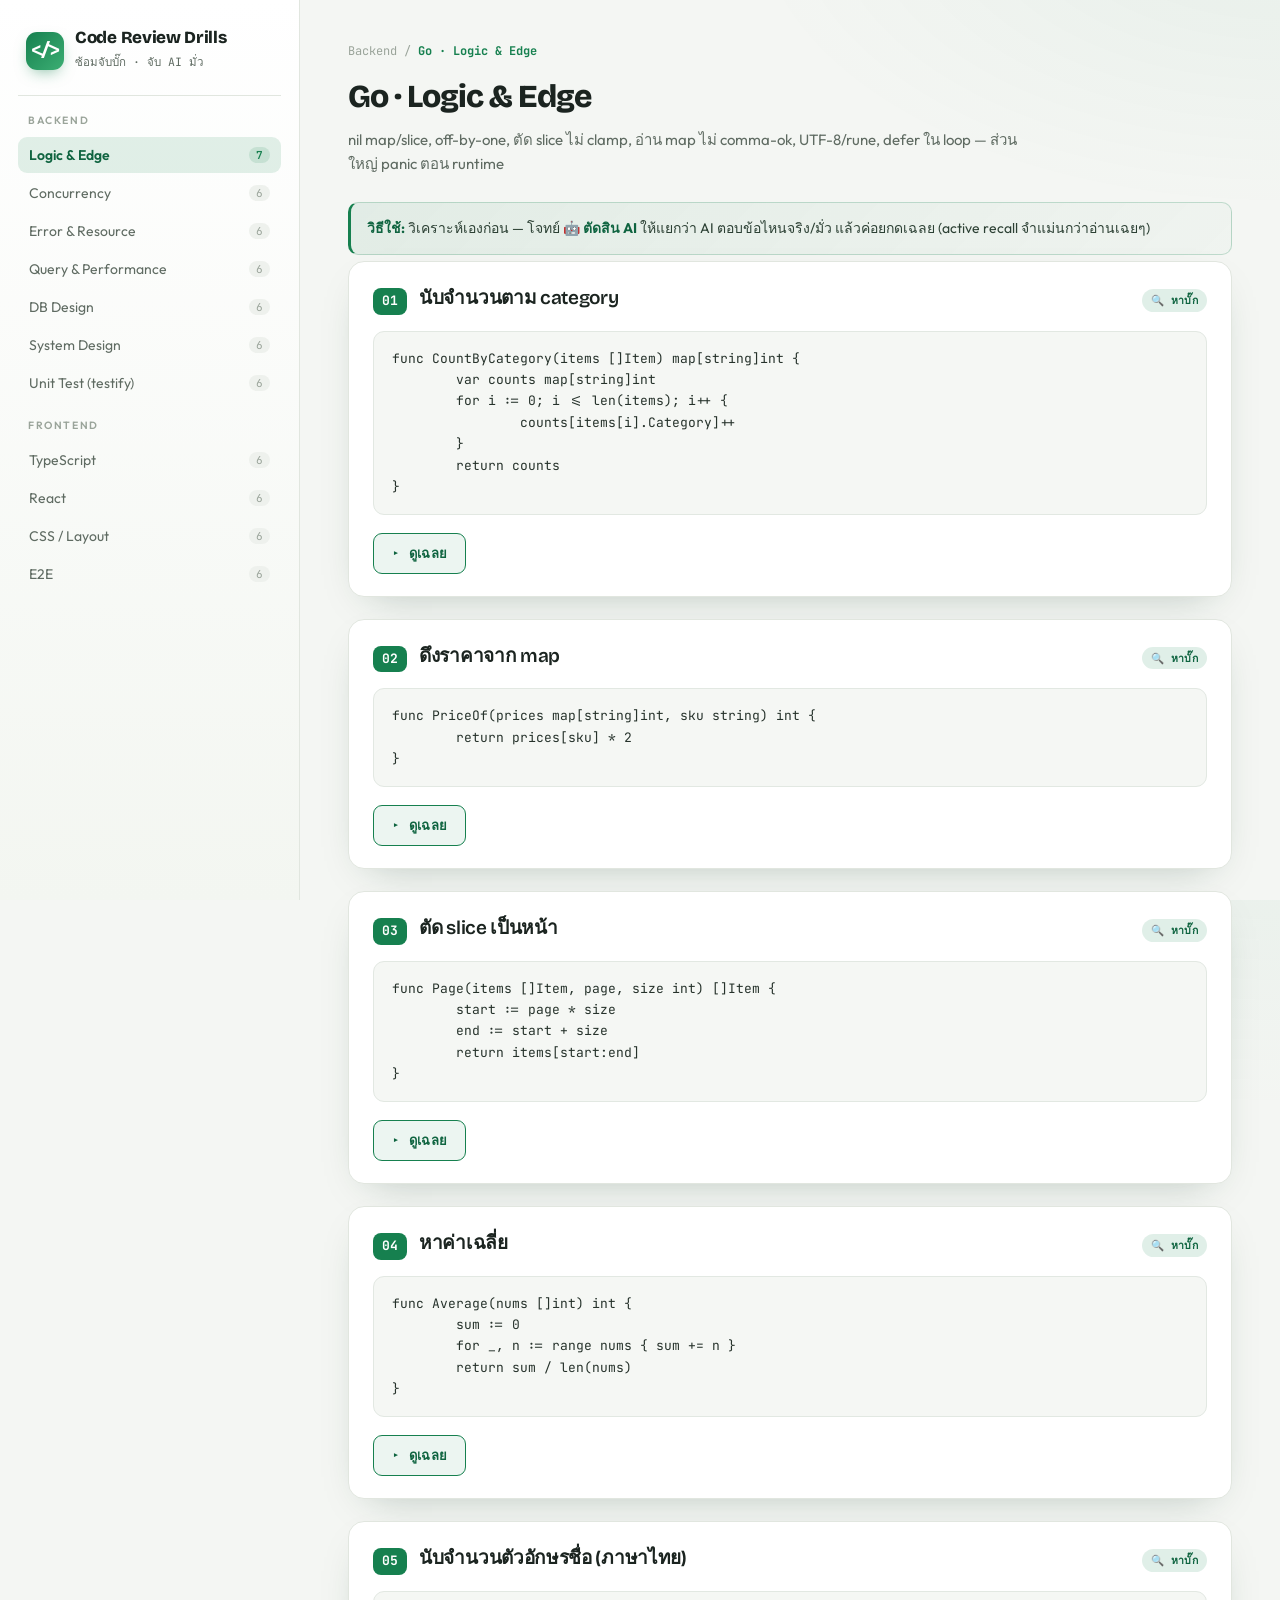
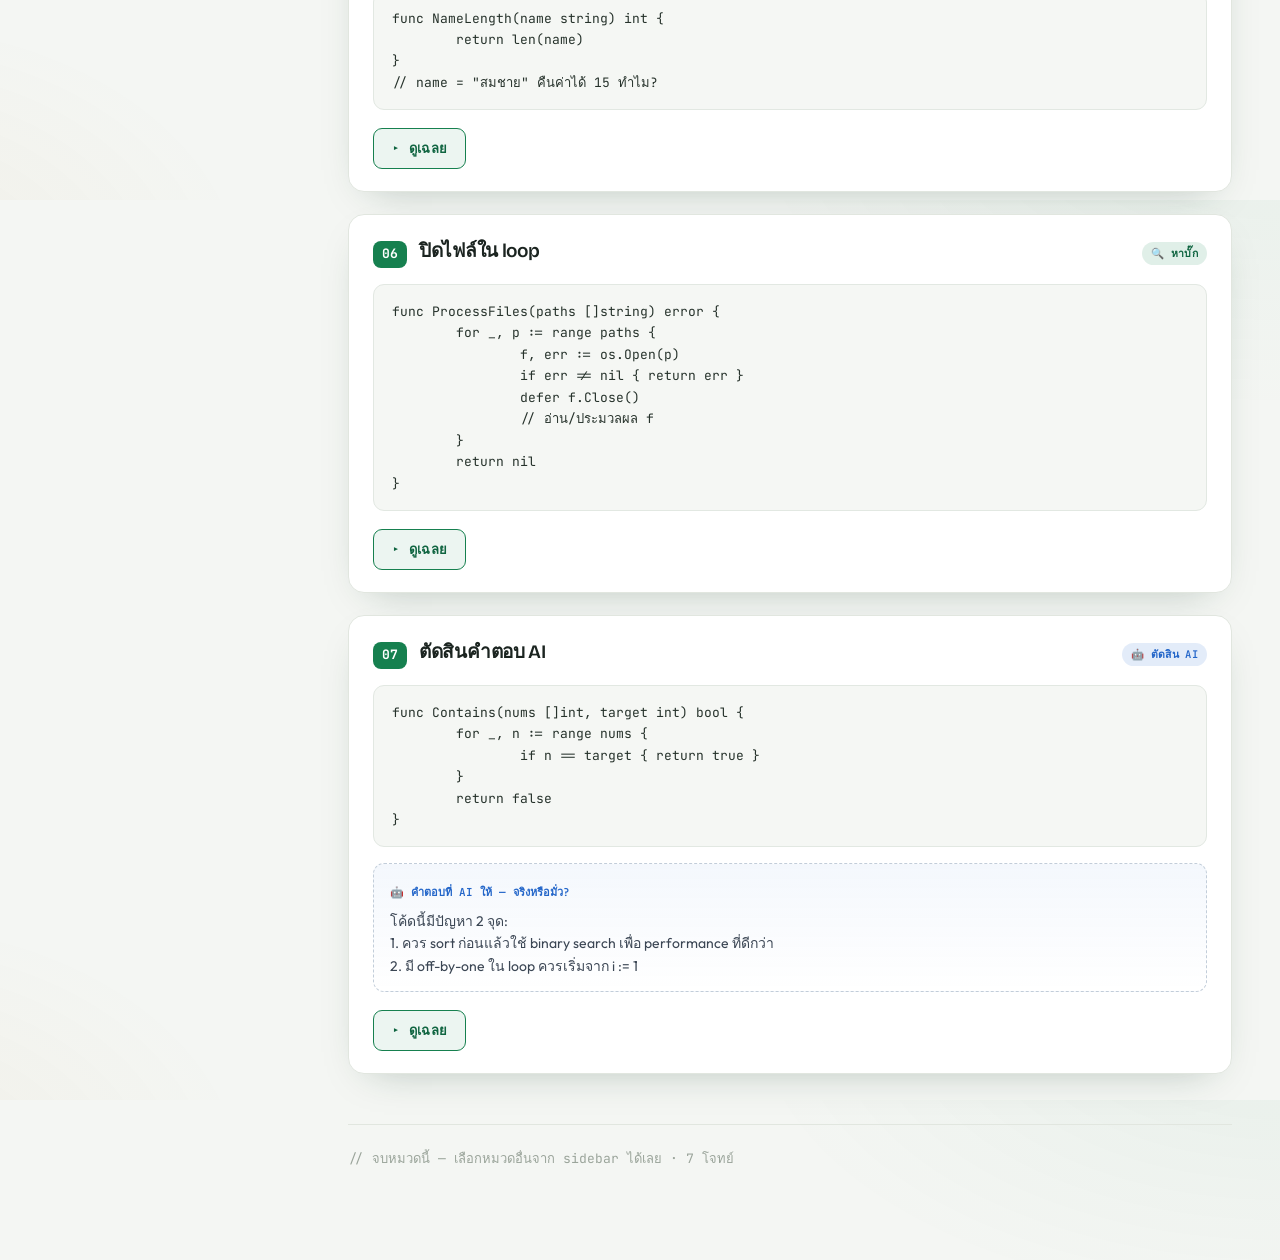
==== index.html @ cdd3b41b "@ Add Code Review Drills SPA Static Thai-language code-review practice app, split into index.html / " ====
<!DOCTYPE html>
<html lang="th">
<head>
<meta charset="UTF-8">
<meta name="viewport" content="width=device-width, initial-scale=1.0">
<title>Code Review Drills — ซ้อมจับบั๊ก / จับ AI มั่ว</title>
<link rel="preconnect" href="https://fonts.googleapis.com">
<link rel="preconnect" href="https://fonts.gstatic.com" crossorigin>
<link href="https://fonts.googleapis.com/css2?family=Bricolage+Grotesque:opsz,wght@12..96,600;12..96,800&family=Outfit:wght@300;400;500;600&family=JetBrains+Mono:wght@400;500;700&display=swap" rel="stylesheet">
<link rel="stylesheet" href="styles.css">
</head>
<body>
<button class="menu-btn" id="menuBtn">☰</button>
<div class="layout">
  <aside id="sidebar">
    <div class="brand">
      <div class="logo">&lt;/&gt;</div>
      <div><h1>Code Review Drills</h1><span>ซ้อมจับบั๊ก · จับ AI มั่ว</span></div>
    </div>
    <nav id="nav"></nav>
  </aside>
  <main id="main"></main>
</div>
<script src="data.js"></script>
<script src="app.js"></script>
</body>
</html>
---- styles.css ----
:root{
    --bg:#f4f6f3;
    --panel:#ffffff;
    --panel-2:#eef1ed;
    --line:#e1e6df;
    --ink:#1b2420;
    --muted:#5f6b62;
    --dim:#9aa49a;
    --accent:#16804f;
    --accent-dim:#0f6440;
    --real:#c0392b;
    --fake:#b3730f;
    --code-bg:#f5f7f4;
    --code-ink:#26322b;
    --shadow:0 14px 40px -22px rgba(20,60,40,.35);
  }
  *{box-sizing:border-box;margin:0;padding:0}
  html,body{height:100%}
  body{
    background:
      radial-gradient(900px 500px at 100% -10%, rgba(22,128,79,.06), transparent 60%),
      radial-gradient(700px 500px at -10% 110%, rgba(179,115,15,.05), transparent 55%),
      var(--bg);
    color:var(--ink);
    font-family:'Outfit',sans-serif;font-weight:400;line-height:1.6;
    -webkit-font-smoothing:antialiased;
  }
  .layout{display:grid;grid-template-columns:300px 1fr;min-height:100vh}

  aside{
    position:sticky;top:0;height:100vh;overflow-y:auto;
    background:linear-gradient(180deg,#ffffff,#f3f6f1);
    border-right:1px solid var(--line);padding:28px 18px 40px;
  }
  .brand{display:flex;align-items:center;gap:11px;padding:0 8px 22px;border-bottom:1px solid var(--line);margin-bottom:14px}
  .logo{
    width:38px;height:38px;border-radius:11px;flex-shrink:0;
    background:linear-gradient(135deg,var(--accent),#3cae73);
    display:grid;place-items:center;color:#fff;font-weight:800;
    font-family:'JetBrains Mono',monospace;font-size:18px;
    box-shadow:0 6px 16px -6px rgba(22,128,79,.6);
  }
  .brand h1{font-family:'Bricolage Grotesque',sans-serif;font-weight:800;font-size:17px;letter-spacing:-.3px;line-height:1.15}
  .brand span{font-size:11.5px;color:var(--muted);font-family:'JetBrains Mono',monospace}
  .navgroup{margin-top:16px}
  .navgroup>p{font-size:10.5px;letter-spacing:1.6px;text-transform:uppercase;color:var(--dim);padding:0 10px 8px;font-weight:600}
  .navitem{
    display:flex;align-items:center;justify-content:space-between;gap:8px;
    width:100%;text-align:left;cursor:pointer;border:none;background:transparent;
    color:var(--muted);font-family:'Outfit',sans-serif;font-size:14px;
    padding:9px 11px;border-radius:9px;transition:.15s;margin-bottom:2px;
  }
  .navitem:hover{background:var(--panel-2);color:var(--ink)}
  .navitem.active{background:rgba(22,128,79,.12);color:var(--accent-dim);font-weight:600}
  .navitem .ct{font-family:'JetBrains Mono',monospace;font-size:11px;color:var(--dim);background:var(--panel-2);padding:1px 7px;border-radius:20px}
  .navitem.active .ct{color:var(--accent);background:rgba(22,128,79,.13)}

  main{padding:42px 48px 90px;max-width:1000px}
  .crumb{font-family:'JetBrains Mono',monospace;font-size:12px;color:var(--dim);margin-bottom:10px}
  .crumb b{color:var(--accent)}
  h2.section{font-family:'Bricolage Grotesque',sans-serif;font-weight:800;font-size:32px;letter-spacing:-1px;margin-bottom:6px}
  .section-desc{color:var(--muted);font-size:15px;margin-bottom:26px;max-width:680px}

  .card{
    background:var(--panel);border:1px solid var(--line);border-radius:16px;
    padding:24px 24px 22px;margin-bottom:22px;box-shadow:var(--shadow);
  }
  .card-head{display:flex;align-items:flex-start;gap:12px;margin-bottom:16px}
  .qnum{
    font-family:'JetBrains Mono',monospace;font-weight:700;font-size:13px;color:#fff;
    background:var(--accent);border-radius:8px;padding:3px 9px;flex-shrink:0;margin-top:2px;
  }
  .card-head h3{font-family:'Bricolage Grotesque',sans-serif;font-weight:600;font-size:19px;letter-spacing:-.3px;line-height:1.3;flex:1}
  .tag{font-family:'JetBrains Mono',monospace;font-size:10.5px;font-weight:600;padding:3px 9px;border-radius:20px;letter-spacing:.3px;white-space:nowrap;margin-top:3px}
  .tag.find{background:rgba(22,128,79,.13);color:var(--accent-dim)}
  .tag.judge{background:rgba(40,110,210,.13);color:#2466c9}
  .tag.concept{background:rgba(150,80,200,.13);color:#8a3fbf}

  pre.code{
    background:var(--code-bg);border:1px solid #e2e8e2;border-radius:11px;
    padding:16px 18px;overflow-x:auto;margin:4px 0 0;
    font-family:'JetBrains Mono',monospace;font-size:13px;line-height:1.65;color:var(--code-ink);white-space:pre;
  }
  .ai-block{
    margin-top:16px;border:1px dashed #c2cdd9;border-radius:11px;
    background:linear-gradient(180deg,rgba(40,110,210,.05),transparent);padding:14px 16px;
  }
  .ai-block .ai-label{display:inline-flex;align-items:center;gap:7px;font-family:'JetBrains Mono',monospace;font-size:11px;color:#2466c9;margin-bottom:8px;font-weight:600}
  .ai-block .ai-label::before{content:"🤖"}
  .ai-block .ai-text{font-size:14px;color:#3b4654;white-space:pre-wrap}

  .reveal-btn{
    margin-top:18px;cursor:pointer;border:1px solid var(--accent);
    background:rgba(22,128,79,.08);color:var(--accent-dim);
    font-family:'JetBrains Mono',monospace;font-size:13px;font-weight:600;
    padding:9px 18px;border-radius:9px;transition:.15s;letter-spacing:.3px;
  }
  .reveal-btn:hover{background:rgba(22,128,79,.16)}
  .answer{margin-top:16px;border-top:1px solid var(--line);padding-top:18px;display:none;animation:fade .25s ease}
  .answer.show{display:block}
  @keyframes fade{from{opacity:0;transform:translateY(-4px)}to{opacity:1;transform:none}}
  .answer h4{font-family:'Bricolage Grotesque',sans-serif;font-weight:600;font-size:14px;color:var(--accent-dim);margin-bottom:10px;letter-spacing:.3px}
  .answer p{font-size:14.5px;color:#33403a;margin-bottom:10px}
  .answer strong{color:#0d1512;font-weight:600}
  .answer code{font-family:'JetBrains Mono',monospace;font-size:12.5px;background:var(--code-bg);border:1px solid #e2e8e2;border-radius:5px;padding:1px 6px;color:var(--code-ink)}
  .verdict{display:inline-block;font-family:'JetBrains Mono',monospace;font-size:11px;font-weight:700;padding:2px 8px;border-radius:6px;margin-right:4px}
  .v-real{background:rgba(192,57,43,.13);color:var(--real)}
  .v-fake{background:rgba(179,115,15,.14);color:var(--fake)}
  .answer pre.code{margin-top:12px}

  .tip{
    background:linear-gradient(135deg,rgba(22,128,79,.08),rgba(22,128,79,.02));
    border:1px solid rgba(22,128,79,.22);border-left:3px solid var(--accent);
    border-radius:10px;padding:14px 16px;margin:22px 0 6px;font-size:14px;color:#2c4034;
  }
  .tip b{color:var(--accent-dim)}
  .foot{margin-top:50px;padding-top:24px;border-top:1px solid var(--line);color:var(--dim);font-size:13px;font-family:'JetBrains Mono',monospace}

  .menu-btn{display:none}
  @media(max-width:860px){
    .layout{grid-template-columns:1fr}
    aside{position:fixed;z-index:50;width:288px;left:-310px;transition:.25s;box-shadow:var(--shadow)}
    aside.open{left:0}
    main{padding:74px 20px 70px}
    .menu-btn{display:grid;place-items:center;position:fixed;top:14px;left:14px;z-index:60;width:44px;height:44px;border-radius:11px;border:1px solid var(--line);background:var(--panel);color:var(--accent-dim);font-size:20px;cursor:pointer;box-shadow:var(--shadow)}
    h2.section{font-size:25px}
  }
  ::-webkit-scrollbar{width:10px;height:10px}
  ::-webkit-scrollbar-thumb{background:#d3dad2;border-radius:8px}
  ::-webkit-scrollbar-track{background:transparent}
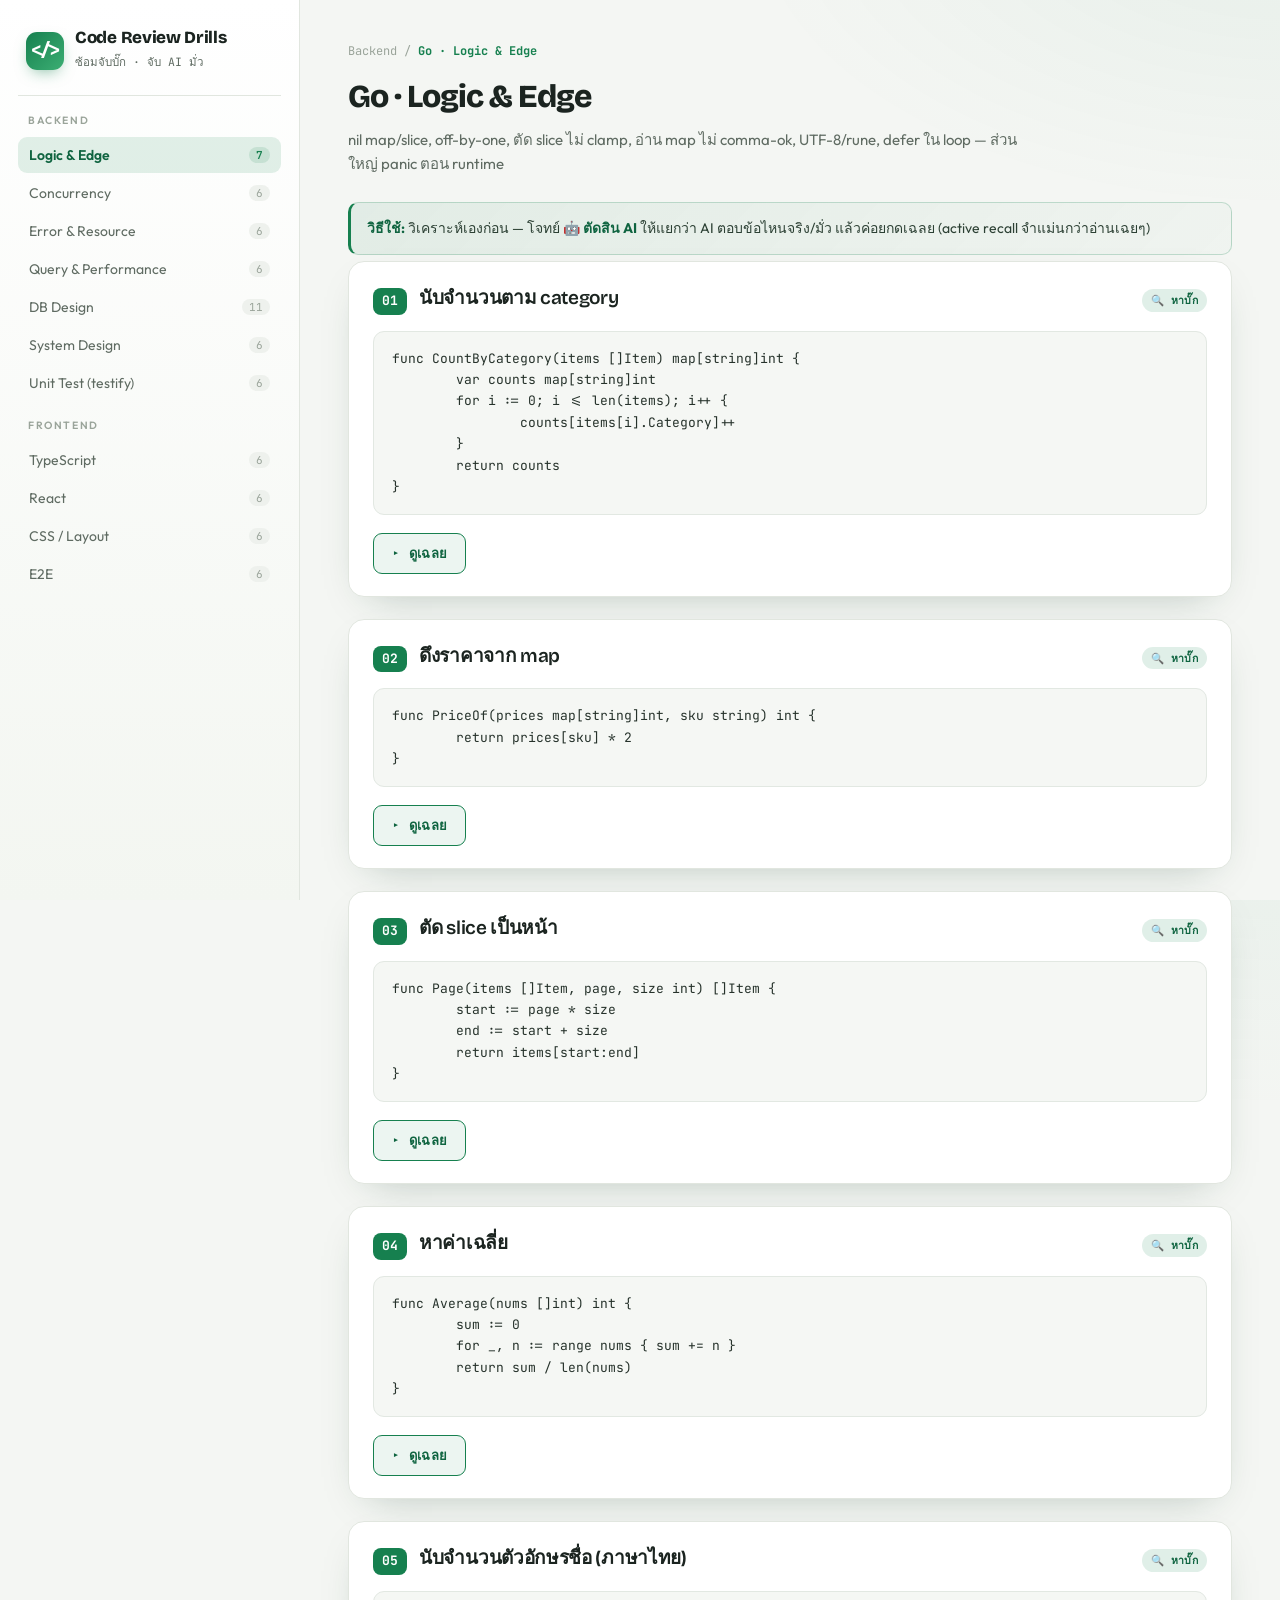
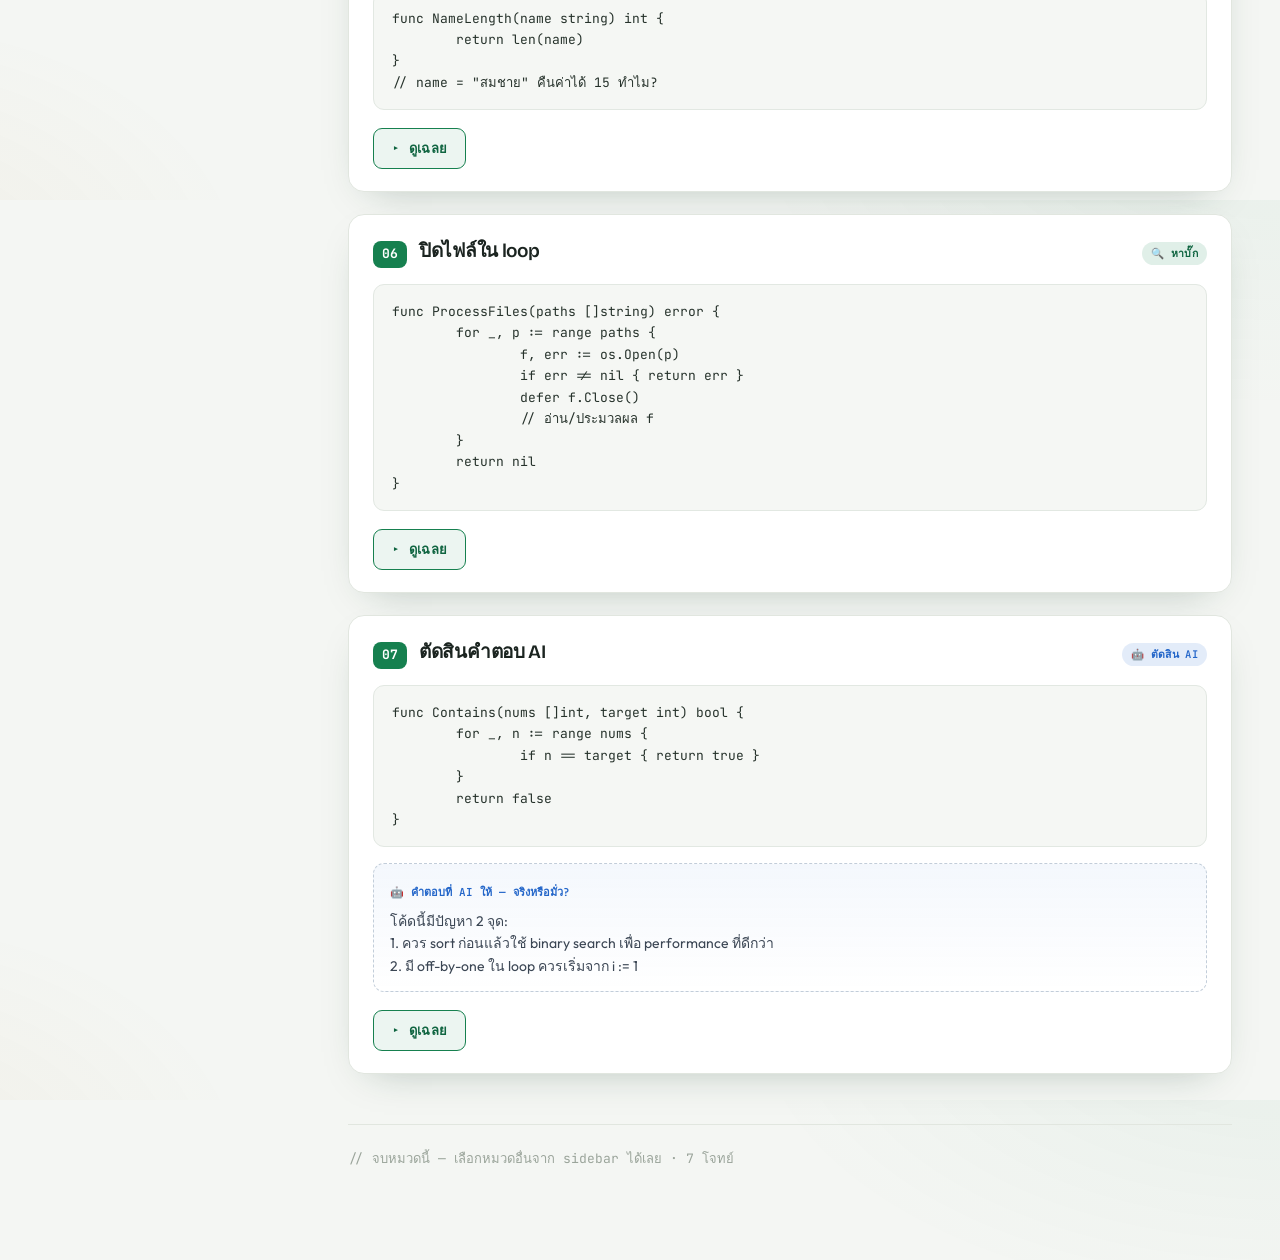
==== commit a41f33c8: "@ Split data.js into per-category files under data/ Each category now lives in data/NN-<cat>.js and " ====
--- a/index.html
+++ b/index.html
@@ -22,6 +22,17 @@
   <main id="main"></main>
 </div>
 <script src="data.js"></script>
+<script src="data/01-go-logic.js"></script>
+<script src="data/02-go-concurrency.js"></script>
+<script src="data/03-go-error.js"></script>
+<script src="data/04-sql.js"></script>
+<script src="data/05-db-design.js"></script>
+<script src="data/06-system-design.js"></script>
+<script src="data/07-unit-test.js"></script>
+<script src="data/08-typescript.js"></script>
+<script src="data/09-react.js"></script>
+<script src="data/10-css.js"></script>
+<script src="data/11-playwright.js"></script>
 <script src="app.js"></script>
 </body>
 </html>
--- a/styles.css
+++ b/styles.css
@@ -25,7 +25,7 @@
     font-family:'Outfit',sans-serif;font-weight:400;line-height:1.6;
     -webkit-font-smoothing:antialiased;
   }
-  .layout{display:grid;grid-template-columns:300px 1fr;min-height:100vh}
+  .layout{display:grid;grid-template-columns:300px minmax(0,1fr);min-height:100vh}
 
   aside{
     position:sticky;top:0;height:100vh;overflow-y:auto;
@@ -118,13 +118,21 @@
 
   .menu-btn{display:none}
   @media(max-width:860px){
-    .layout{grid-template-columns:1fr}
+    .layout{grid-template-columns:minmax(0,1fr)}
     aside{position:fixed;z-index:50;width:288px;left:-310px;transition:.25s;box-shadow:var(--shadow)}
     aside.open{left:0}
     main{padding:74px 20px 70px}
     .menu-btn{display:grid;place-items:center;position:fixed;top:14px;left:14px;z-index:60;width:44px;height:44px;border-radius:11px;border:1px solid var(--line);background:var(--panel);color:var(--accent-dim);font-size:20px;cursor:pointer;box-shadow:var(--shadow)}
     h2.section{font-size:25px}
   }
+  @media(max-width:480px){
+    main{padding:68px 14px 60px}
+    h2.section{font-size:21px}
+    .section-desc{font-size:14px}
+    pre.code{font-size:12px;padding:13px 14px}
+    .card{padding:16px 14px}
+    .card-head h3{font-size:15px}
+  }
   ::-webkit-scrollbar{width:10px;height:10px}
   ::-webkit-scrollbar-thumb{background:#d3dad2;border-radius:8px}
   ::-webkit-scrollbar-track{background:transparent}
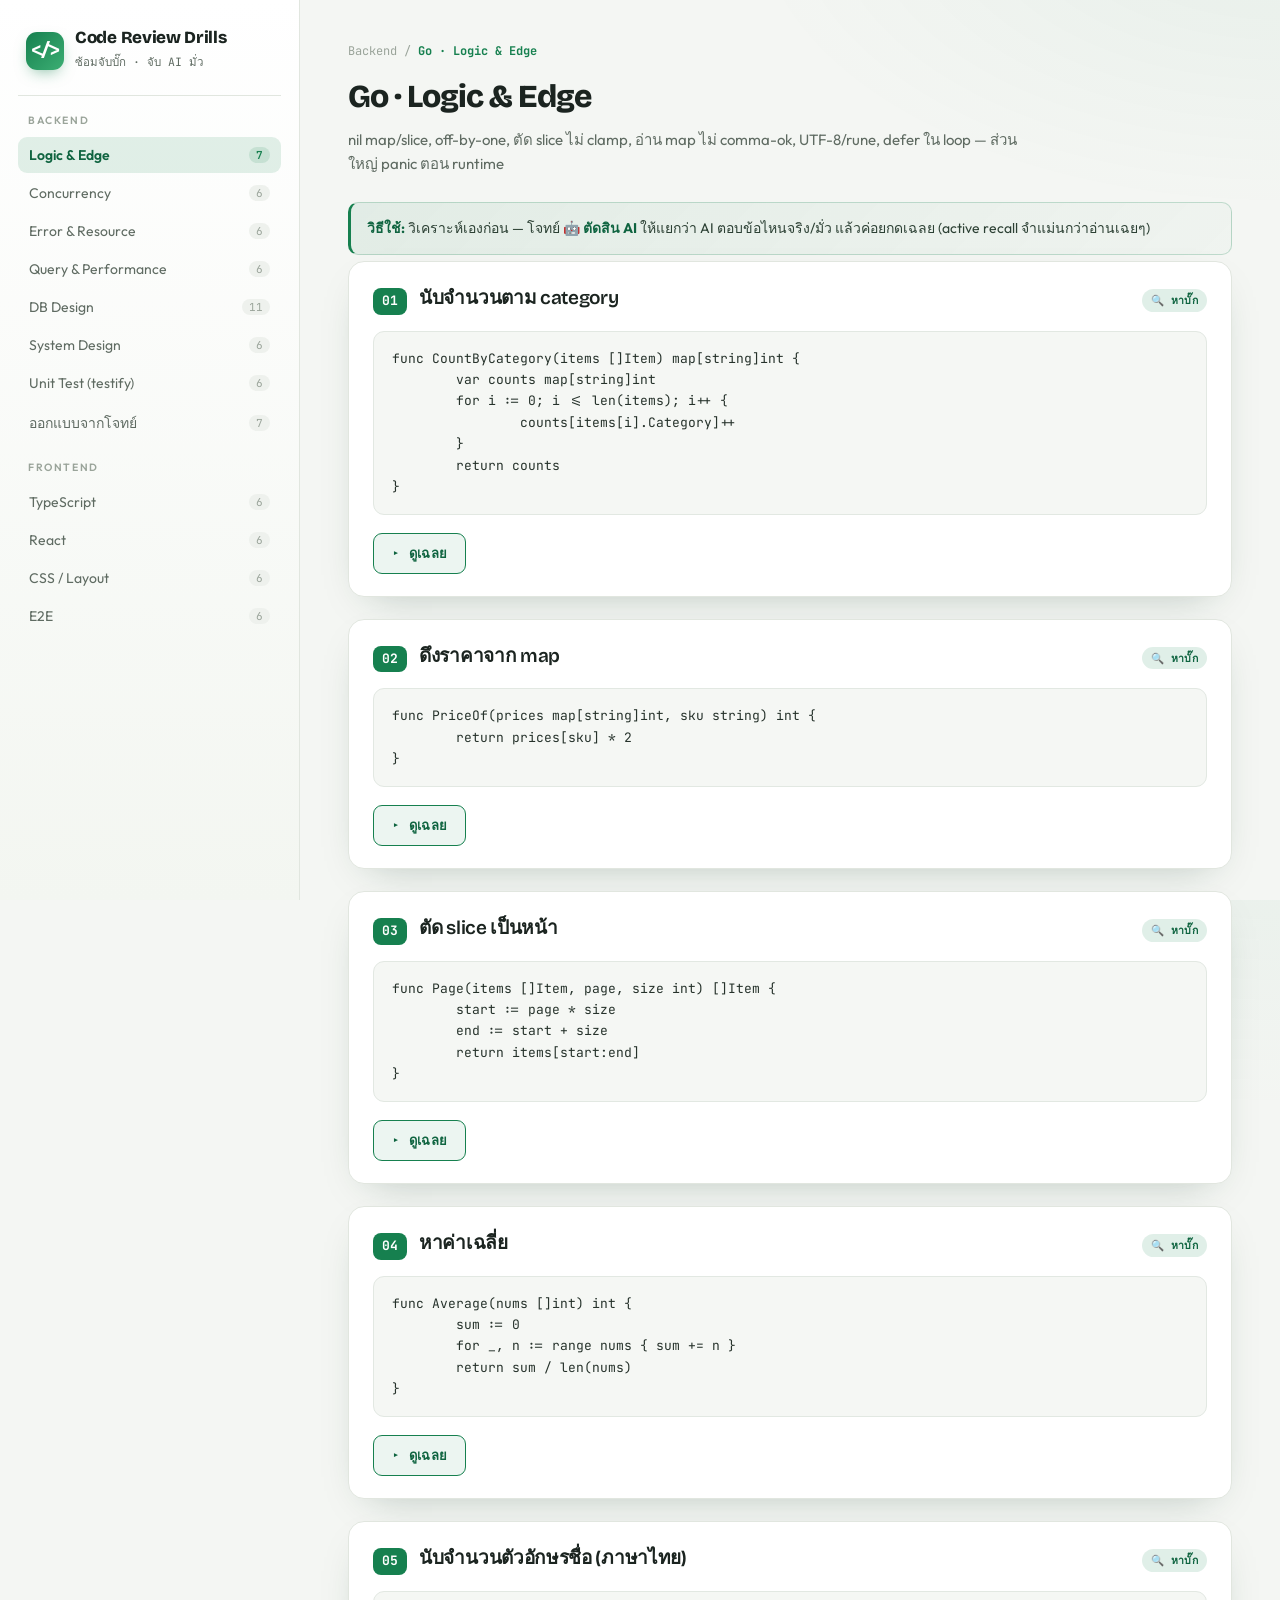
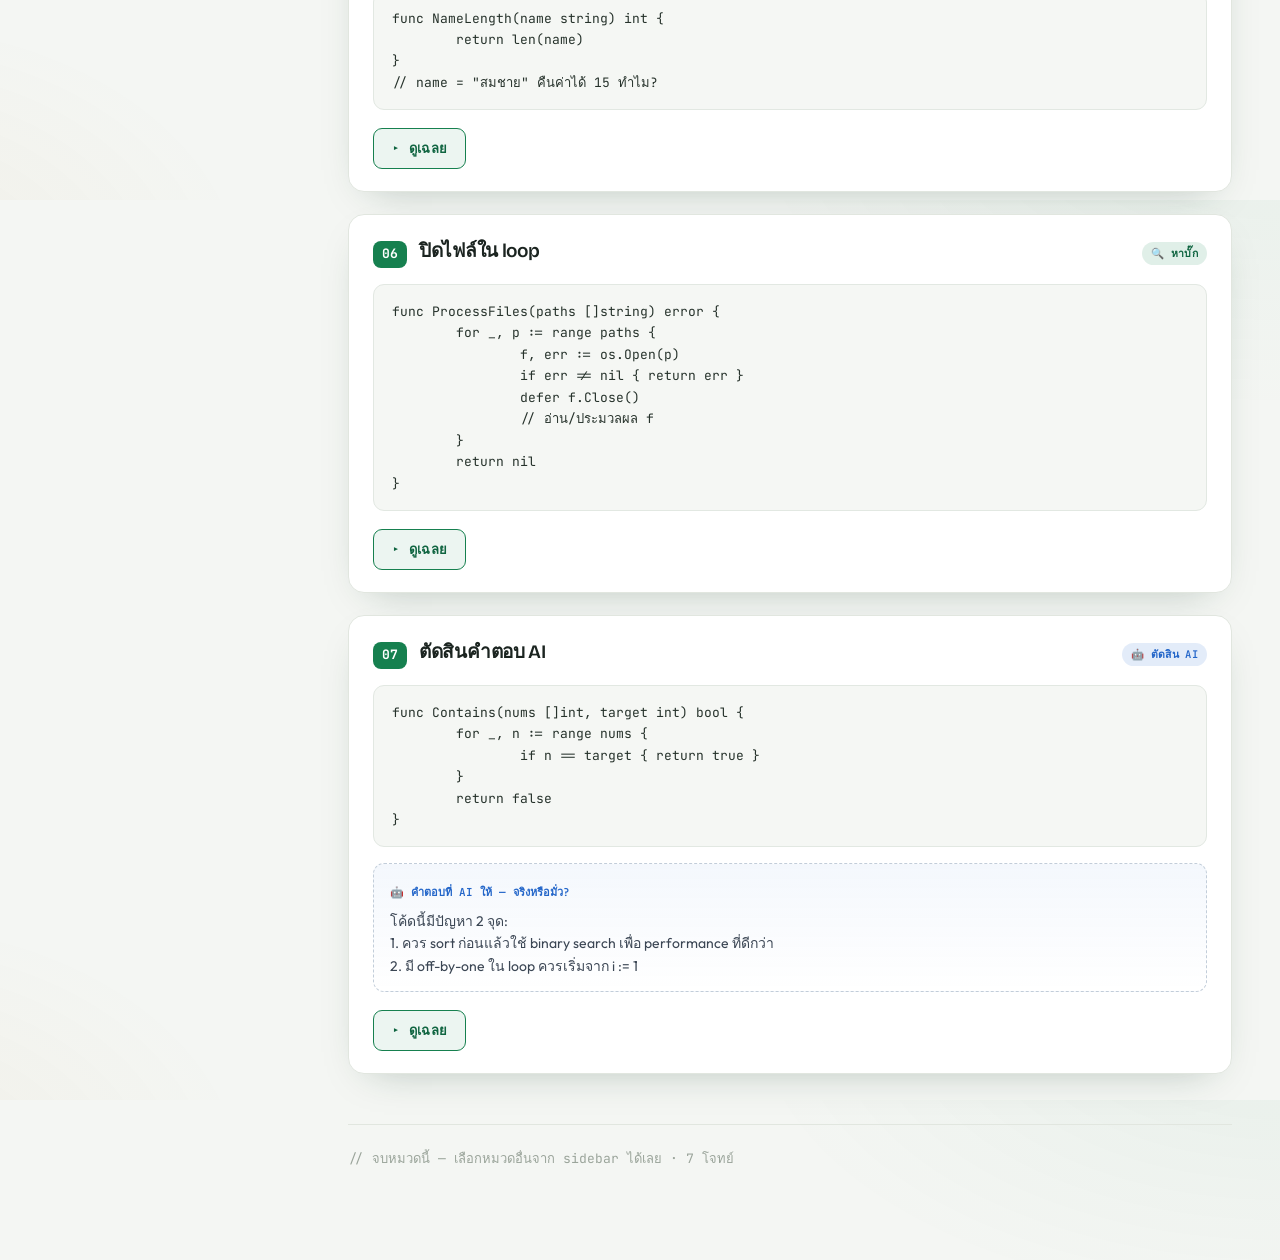
==== commit 72fcc59f: "@ Split scenario-based DB design into its own "DB modeling" menu Move the 3 scenario design drills o" ====
--- a/index.html
+++ b/index.html
@@ -33,6 +33,7 @@
 <script src="data/09-react.js"></script>
 <script src="data/10-css.js"></script>
 <script src="data/11-playwright.js"></script>
+<script src="data/12-db-modeling.js"></script>
 <script src="app.js"></script>
 </body>
 </html>
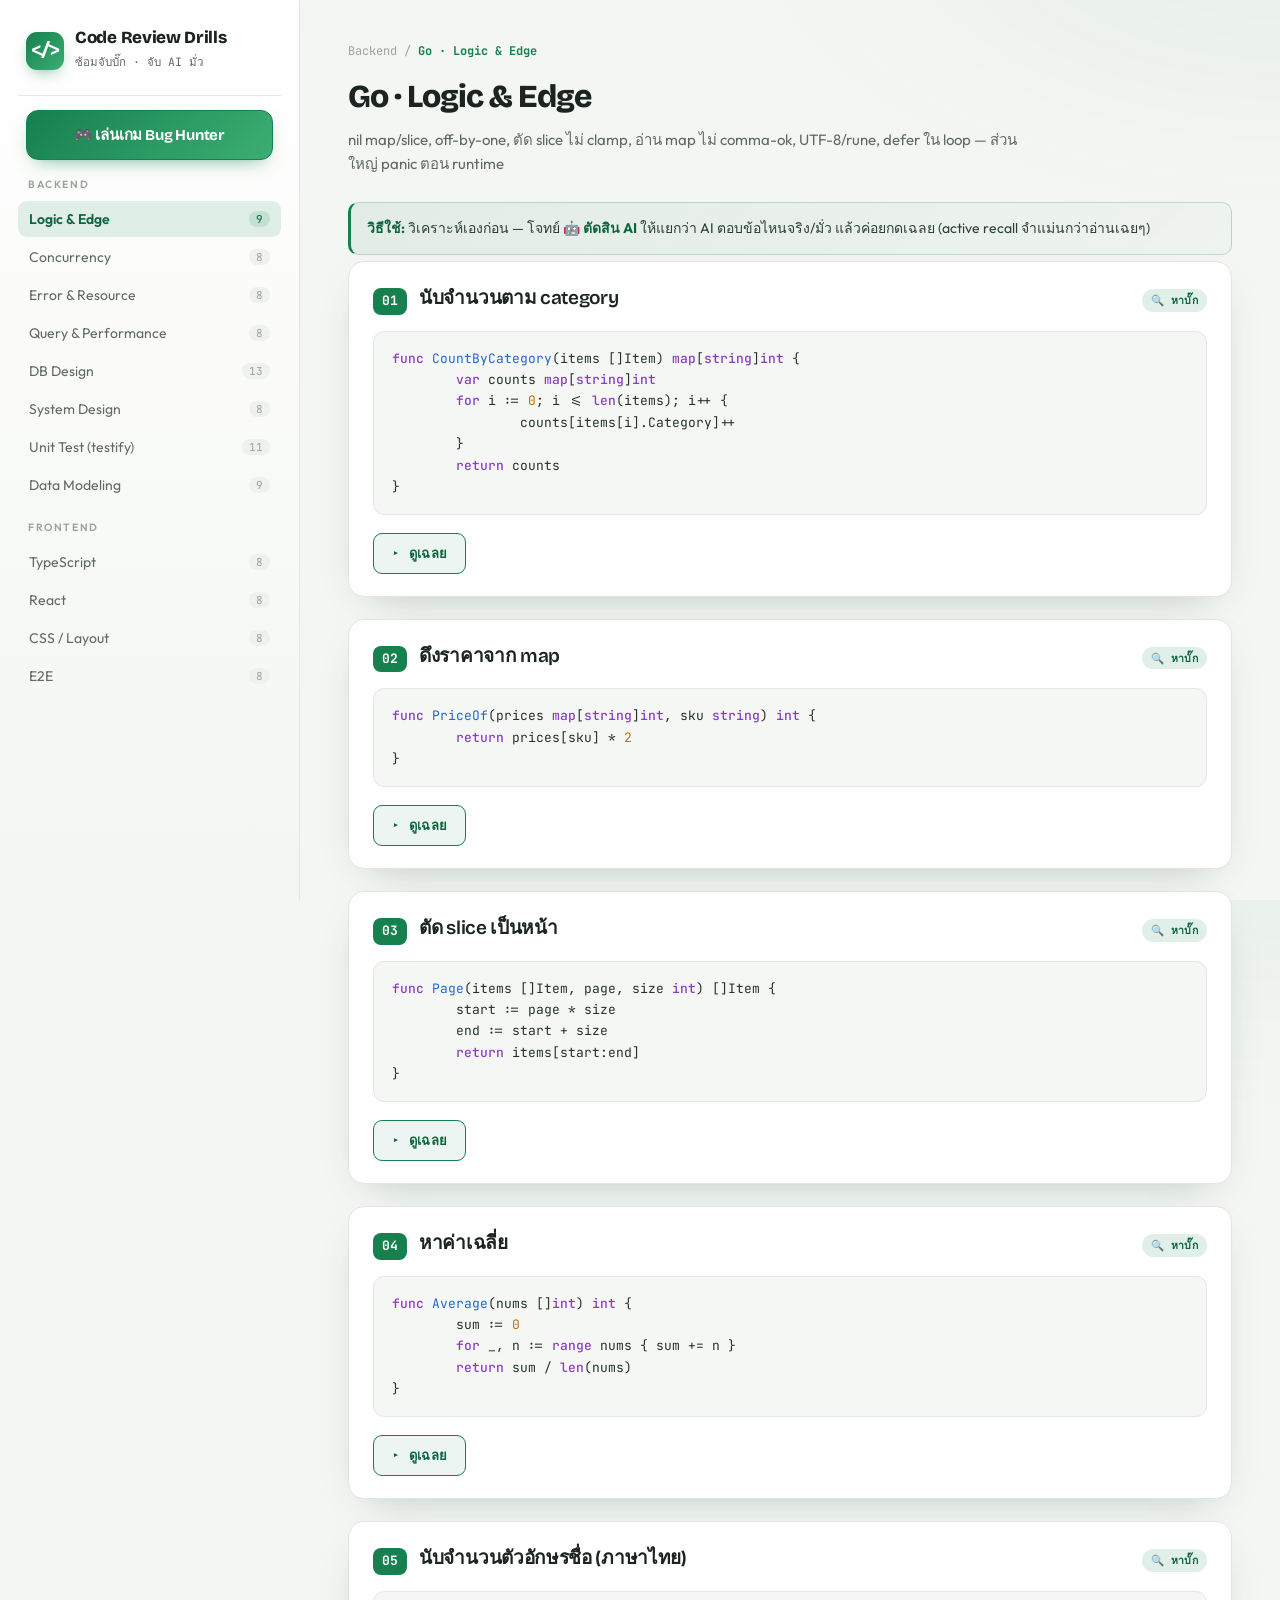
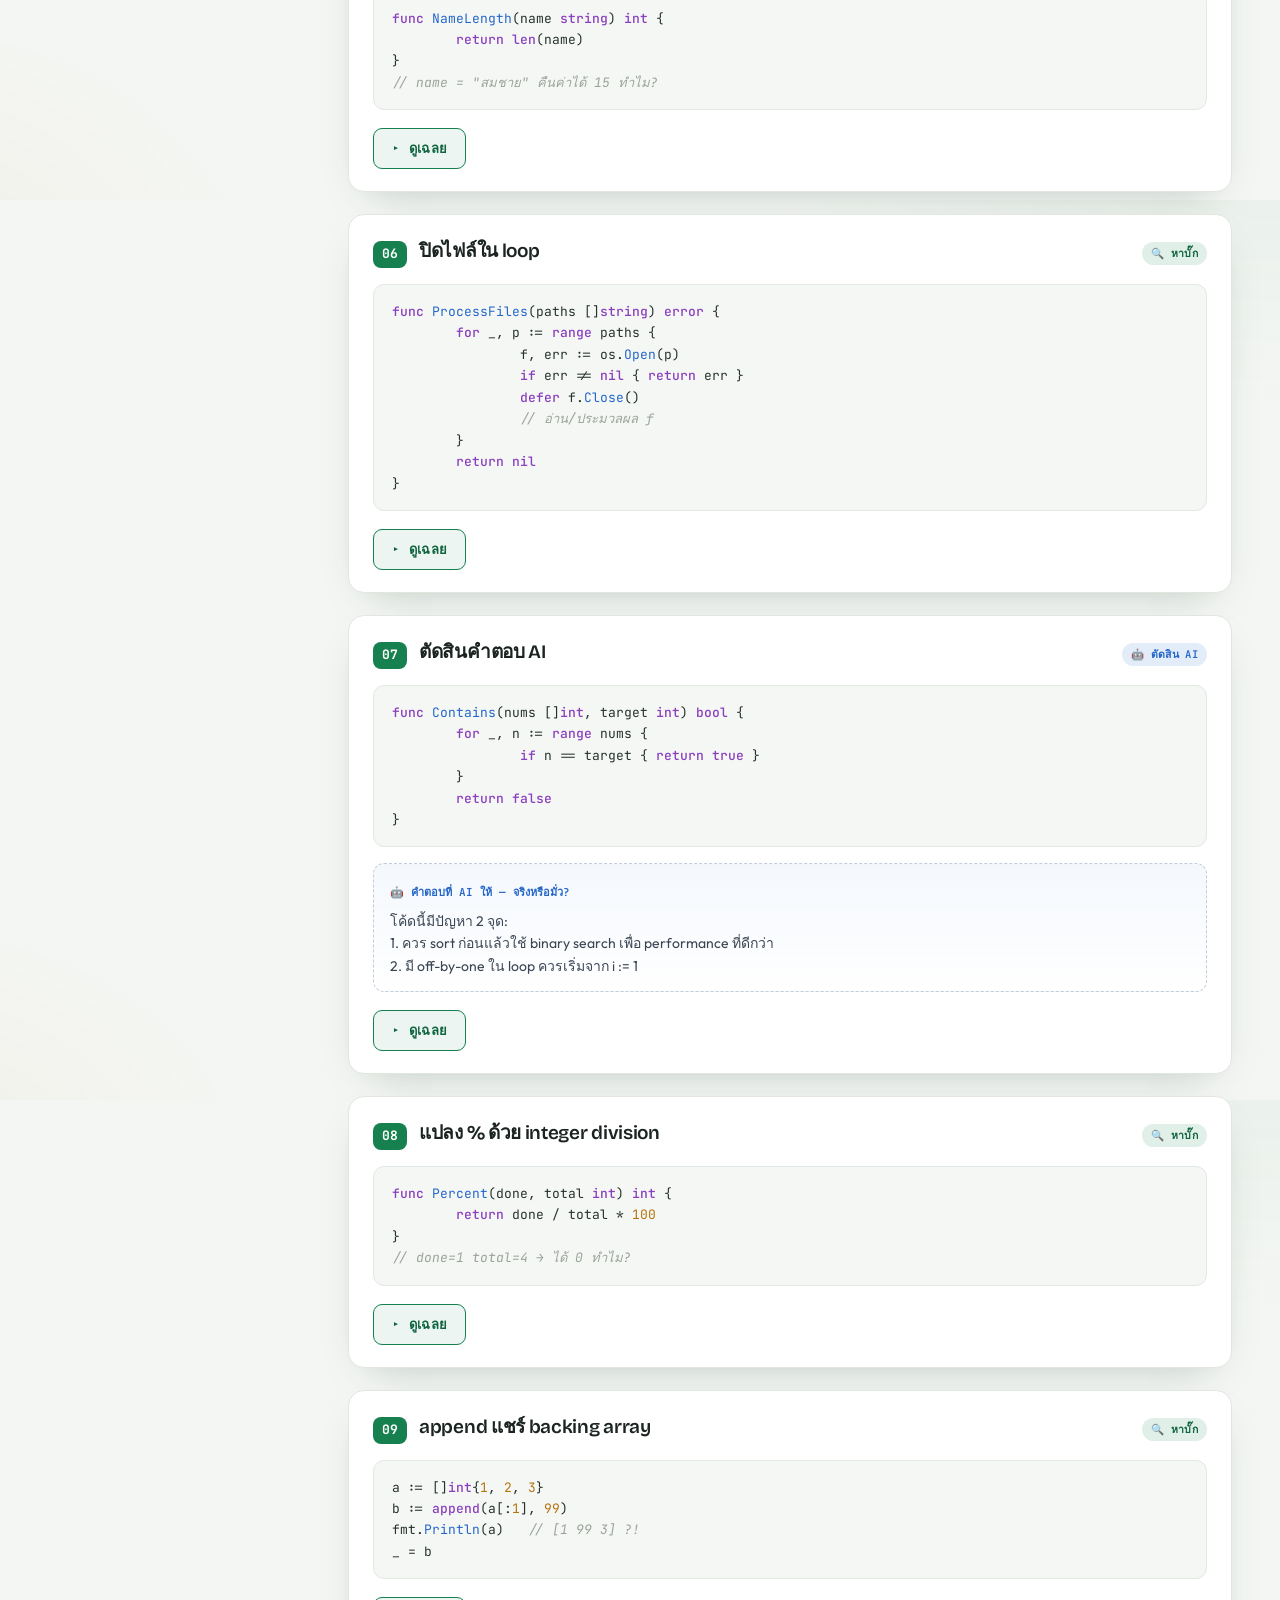
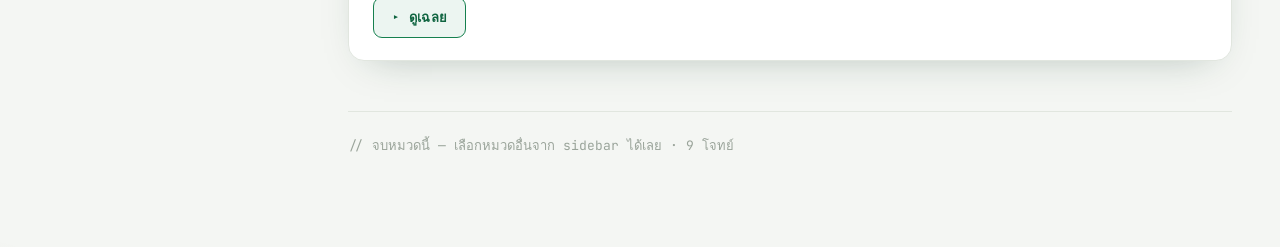
==== commit e0cbe04b: "feat: add "Bug Hunter" arcade game to judge AI critiques as real or fake - Implement game logic and " ====
--- a/index.html
+++ b/index.html
@@ -34,6 +34,7 @@
 <script src="data/10-css.js"></script>
 <script src="data/11-playwright.js"></script>
 <script src="data/12-db-modeling.js"></script>
+<script src="game.js"></script>
 <script src="app.js"></script>
 </body>
 </html>
--- a/styles.css
+++ b/styles.css
@@ -107,6 +107,21 @@
   .v-real{background:rgba(192,57,43,.13);color:var(--real)}
   .v-fake{background:rgba(179,115,15,.14);color:var(--fake)}
   .answer pre.code{margin-top:12px}
+  pre.code .c-kw{color:#8a3fbf;font-weight:500}
+  pre.code .c-str{color:#1a7f4b}
+  pre.code .c-num{color:#b3730f}
+  pre.code .c-cmt{color:#9aa49a;font-style:italic}
+  pre.code .c-fn{color:#2466c9}
+  .concept-note{margin-top:14px;background:rgba(40,110,210,.05);border:1px solid rgba(40,110,210,.18);border-left:3px solid #2466c9;border-radius:10px;padding:12px 15px}
+  .cn-label{display:inline-block;font-family:'JetBrains Mono',monospace;font-size:11px;color:#2466c9;font-weight:600;margin-bottom:6px;letter-spacing:.3px}
+  .concept-note p{font-size:14px;color:#33403a;margin:0 0 8px}
+  .concept-note p:last-child{margin-bottom:0}
+  .atable{border-collapse:collapse;width:100%;margin:12px 0 4px;font-size:13px;border:1px solid var(--line);border-radius:10px;overflow:hidden}
+  .atable th,.atable td{text-align:left;padding:8px 12px;border-bottom:1px solid var(--line);vertical-align:top}
+  .atable th{background:var(--panel-2);font-family:'JetBrains Mono',monospace;font-size:11.5px;font-weight:600;color:var(--muted);letter-spacing:.3px}
+  .atable tr:last-child td,.atable tbody tr:last-child td{border-bottom:none}
+  .atable td{color:#33403a}
+  .atable code{font-size:12px}
 
   .tip{
     background:linear-gradient(135deg,rgba(22,128,79,.08),rgba(22,128,79,.02));
@@ -136,3 +151,110 @@
   ::-webkit-scrollbar{width:10px;height:10px}
   ::-webkit-scrollbar-thumb{background:#d3dad2;border-radius:8px}
   ::-webkit-scrollbar-track{background:transparent}
+
+  /* ======== Bug Hunter game ======== */
+  .play-btn{display:block;width:calc(100% - 16px);margin:4px 8px 6px;cursor:pointer;
+    border:1px solid var(--accent);border-radius:12px;padding:12px 14px;
+    background:linear-gradient(135deg,var(--accent),#3cae73);color:#fff;
+    font-family:'Bricolage Grotesque',sans-serif;font-weight:700;font-size:15px;letter-spacing:-.2px;
+    box-shadow:0 8px 20px -10px rgba(22,128,79,.7);transition:.15s}
+  .play-btn:hover{transform:translateY(-1px);box-shadow:0 12px 26px -10px rgba(22,128,79,.85)}
+
+  .gamewrap{--g-real:#1f9d63;--g-fake:#d8742a;--g-wrong:#c0392b;max-width:560px;margin:0 auto}
+  .gamewrap .screen{display:none;animation:gpop .3s ease}
+  .gamewrap .screen.on{display:block}
+  @keyframes gpop{from{opacity:0;transform:translateY(8px)}to{opacity:1;transform:none}}
+
+  .hero{text-align:center;padding:14px 0 18px}
+  .g-badge{width:74px;height:74px;border-radius:20px;margin:0 auto 16px;background:linear-gradient(135deg,var(--accent),#3cae73);
+    display:grid;place-items:center;font-size:38px;box-shadow:0 12px 30px -10px rgba(22,128,79,.6)}
+  .hero h1{font-family:'Bricolage Grotesque',sans-serif;font-weight:800;font-size:34px;letter-spacing:-1px}
+  .hero p{color:var(--muted);font-size:14.5px;margin-top:6px;padding:0 6px}
+  .hero p b{color:var(--accent-dim)}
+  .g-statrow{display:flex;gap:12px;margin:22px 0}
+  .g-stat{flex:1;background:var(--panel);border:1px solid var(--line);border-radius:14px;padding:14px;text-align:center;box-shadow:var(--shadow)}
+  .g-stat .v{font-family:'JetBrains Mono',monospace;font-weight:700;font-size:24px;color:var(--accent-dim)}
+  .g-stat .l{font-size:11.5px;color:var(--muted);margin-top:2px}
+  .mode-btn{display:flex;align-items:center;gap:16px;width:100%;text-align:left;cursor:pointer;
+    background:var(--panel);border:1px solid var(--line);border-radius:16px;padding:20px;margin-bottom:14px;box-shadow:var(--shadow);transition:.15s}
+  .mode-btn:hover{transform:translateY(-2px);border-color:var(--accent)}
+  .mode-btn .ic{font-size:34px;flex-shrink:0}
+  .mode-btn h3{font-family:'Bricolage Grotesque',sans-serif;font-weight:700;font-size:19px}
+  .mode-btn p{font-size:13px;color:var(--muted);margin-top:2px}
+  .g-tiny{text-align:center;color:var(--dim);font-size:12px;font-family:'JetBrains Mono',monospace;margin-top:18px}
+
+  .g-hud{display:flex;align-items:center;justify-content:space-between;gap:10px;margin-bottom:16px}
+  .g-back{cursor:pointer;border:1px solid var(--line);background:var(--panel);border-radius:10px;width:40px;height:40px;font-size:18px;color:var(--muted);flex-shrink:0}
+  .g-back:hover{color:var(--ink);border-color:var(--accent)}
+  .g-hudmid{flex:1;text-align:center}
+  .g-lives{font-size:18px;letter-spacing:2px}
+  .g-timer{font-family:'JetBrains Mono',monospace;font-weight:700;font-size:20px;color:var(--accent-dim)}
+  .g-timer.warn{color:var(--g-wrong)}
+  .g-lvname{font-size:13px;color:var(--muted);font-family:'JetBrains Mono',monospace}
+  .g-scorebox{text-align:right;flex-shrink:0;min-width:70px}
+  .g-scorebox .s{font-family:'JetBrains Mono',monospace;font-weight:700;font-size:22px;color:var(--ink)}
+  .g-scorebox .mult{font-size:11px;color:var(--g-fake);font-weight:600;height:14px}
+  .g-progress{height:6px;background:var(--panel-2);border-radius:6px;overflow:hidden;margin-bottom:16px}
+  .g-progress>div{height:100%;background:var(--accent);transition:width .3s}
+
+  .qcard{background:var(--panel);border:1px solid var(--line);border-radius:18px;padding:20px;box-shadow:var(--shadow)}
+  .g-chip{display:inline-block;font-family:'JetBrains Mono',monospace;font-size:11px;font-weight:600;color:var(--accent-dim);
+    background:rgba(22,128,79,.12);padding:3px 10px;border-radius:20px;margin-bottom:12px}
+  .claim{margin-top:16px;padding:14px 16px;border-radius:12px;background:linear-gradient(180deg,rgba(40,110,210,.06),transparent);border:1px dashed #c2cdd9;font-size:15px;color:#33403a}
+  .claim .who{font-family:'JetBrains Mono',monospace;font-size:11px;color:#2466c9;font-weight:600;margin-bottom:6px}
+  .claim .who::before{content:"🤖 "}
+  .claim code{font-family:'JetBrains Mono',monospace;font-size:12.5px;background:var(--code-bg);border:1px solid #e2e8e2;border-radius:5px;padding:1px 5px}
+  .answers{display:flex;gap:12px;margin-top:18px}
+  .ans{flex:1;cursor:pointer;border:2px solid var(--line);background:var(--panel);border-radius:14px;padding:16px 10px;
+    font-family:'Bricolage Grotesque',sans-serif;font-weight:700;font-size:18px;transition:.12s}
+  .ans:active{transform:scale(.97)}
+  .ans.real{color:var(--g-real)}
+  .ans.fake{color:var(--g-fake)}
+  .ans.real:hover{border-color:var(--g-real);background:rgba(31,157,99,.08)}
+  .ans.fake:hover{border-color:var(--g-fake);background:rgba(216,116,42,.08)}
+  .ans.picked-correct{border-color:var(--g-real);background:rgba(31,157,99,.16)}
+  .ans.picked-wrong{border-color:var(--g-wrong);background:rgba(192,57,43,.14);color:var(--g-wrong)}
+  .ans.reveal{border-color:var(--g-real);background:rgba(31,157,99,.1)}
+  .ans:disabled{cursor:default}
+  .feedback{margin-top:16px;border-radius:12px;padding:14px 16px;font-size:14px;display:none;color:#33403a}
+  .feedback.show{display:block;animation:gpop .25s}
+  .feedback.ok{background:rgba(31,157,99,.12);border:1px solid rgba(31,157,99,.4)}
+  .feedback.no{background:rgba(192,57,43,.1);border:1px solid rgba(192,57,43,.35)}
+  .g-verdict{font-family:'Bricolage Grotesque',sans-serif;font-weight:700;font-size:16px;margin-bottom:4px}
+  .feedback.ok .g-verdict{color:var(--accent-dim)}
+  .feedback.no .g-verdict{color:var(--g-wrong)}
+  .feedback code{font-family:'JetBrains Mono',monospace;font-size:12.5px;background:var(--code-bg);border:1px solid #e2e8e2;border-radius:5px;padding:1px 5px}
+  .nextbtn{margin-top:14px;width:100%;cursor:pointer;border:none;background:var(--accent);color:#fff;
+    font-family:'Bricolage Grotesque',sans-serif;font-weight:700;font-size:16px;padding:14px;border-radius:12px;display:none}
+  .nextbtn.show{display:block}
+  .nextbtn:active{transform:scale(.98)}
+
+  .floater{position:fixed;top:50%;left:50%;transform:translate(-50%,-50%);font-family:'Bricolage Grotesque',sans-serif;
+    font-weight:800;font-size:40px;pointer-events:none;opacity:0;z-index:99}
+  .floater.go{animation:gfloat .8s ease}
+  @keyframes gfloat{0%{opacity:0;transform:translate(-50%,-30%) scale(.6)}30%{opacity:1}100%{opacity:0;transform:translate(-50%,-130%) scale(1.1)}}
+
+  .levels{display:grid;grid-template-columns:1fr 1fr;gap:12px;margin-top:6px}
+  .lvl{background:var(--panel);border:1px solid var(--line);border-radius:16px;padding:16px;cursor:pointer;box-shadow:var(--shadow);transition:.15s;position:relative}
+  .lvl:hover{transform:translateY(-2px)}
+  .lvl.locked{opacity:.5;cursor:not-allowed;filter:grayscale(.6)}
+  .lvl .ic{font-size:28px}
+  .lvl h4{font-family:'Bricolage Grotesque',sans-serif;font-weight:700;font-size:15px;margin-top:8px;letter-spacing:-.2px}
+  .lvl .stars{margin-top:6px;font-size:15px;letter-spacing:1px;color:#e8b800}
+  .lvl .lock{position:absolute;top:14px;right:14px;font-size:16px}
+
+  .result{text-align:center;background:var(--panel);border:1px solid var(--line);border-radius:20px;padding:34px 24px;box-shadow:var(--shadow);margin-top:20px}
+  .result .big{font-size:54px}
+  .result h2{font-family:'Bricolage Grotesque',sans-serif;font-weight:800;font-size:28px;margin-top:6px}
+  .result .bigscore{font-family:'JetBrains Mono',monospace;font-weight:700;font-size:46px;color:var(--accent-dim);margin:14px 0}
+  .result .sub{color:var(--muted);font-size:14px}
+  .stars-big{font-size:38px;letter-spacing:6px;color:#e8b800;margin:10px 0}
+  .rbtns{display:flex;gap:12px;margin-top:24px}
+  .rbtn{flex:1;cursor:pointer;border:none;border-radius:13px;padding:14px;font-family:'Bricolage Grotesque',sans-serif;font-weight:700;font-size:15px}
+  .rbtn.primary{background:var(--accent);color:#fff}
+  .rbtn.ghost{background:var(--panel-2);color:var(--ink);border:1px solid var(--line)}
+
+  @media(max-width:480px){
+    .hero h1{font-size:28px}
+    .answers{gap:8px}.ans{font-size:16px;padding:14px 8px}
+  }
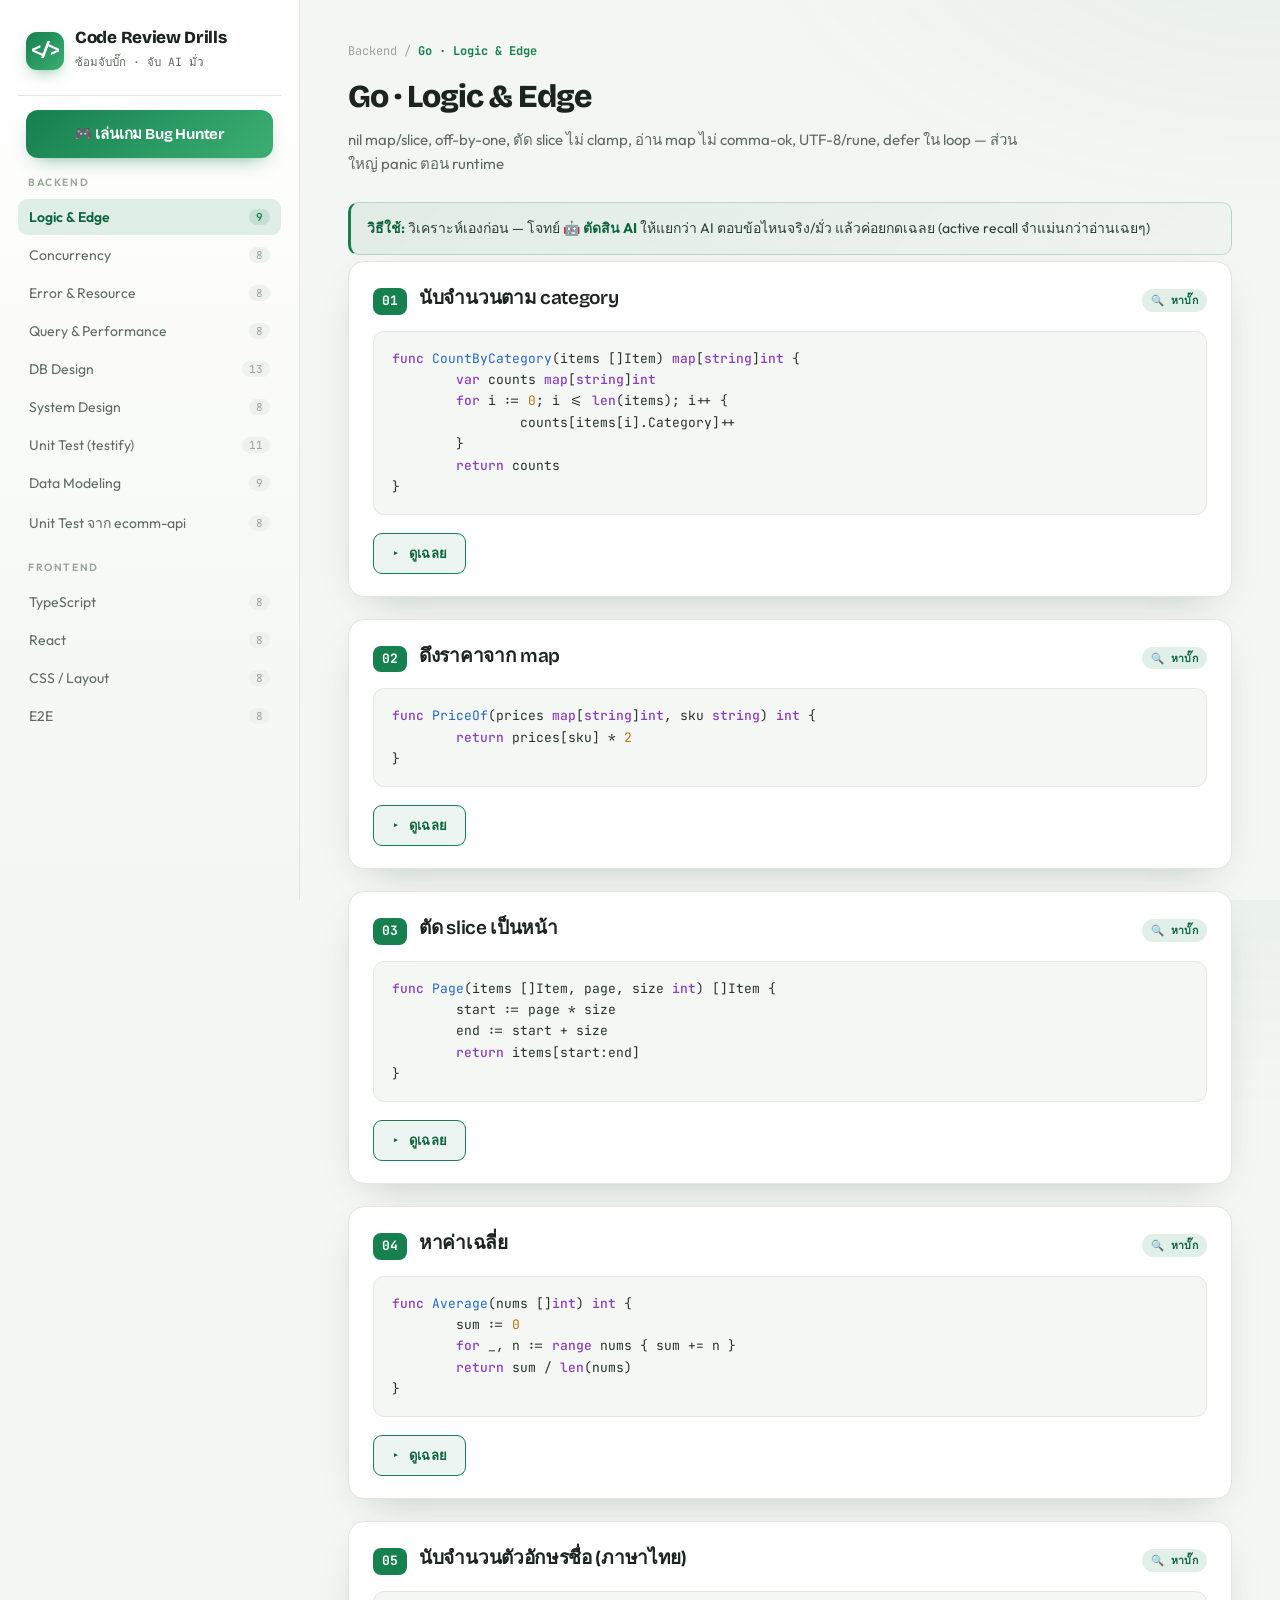
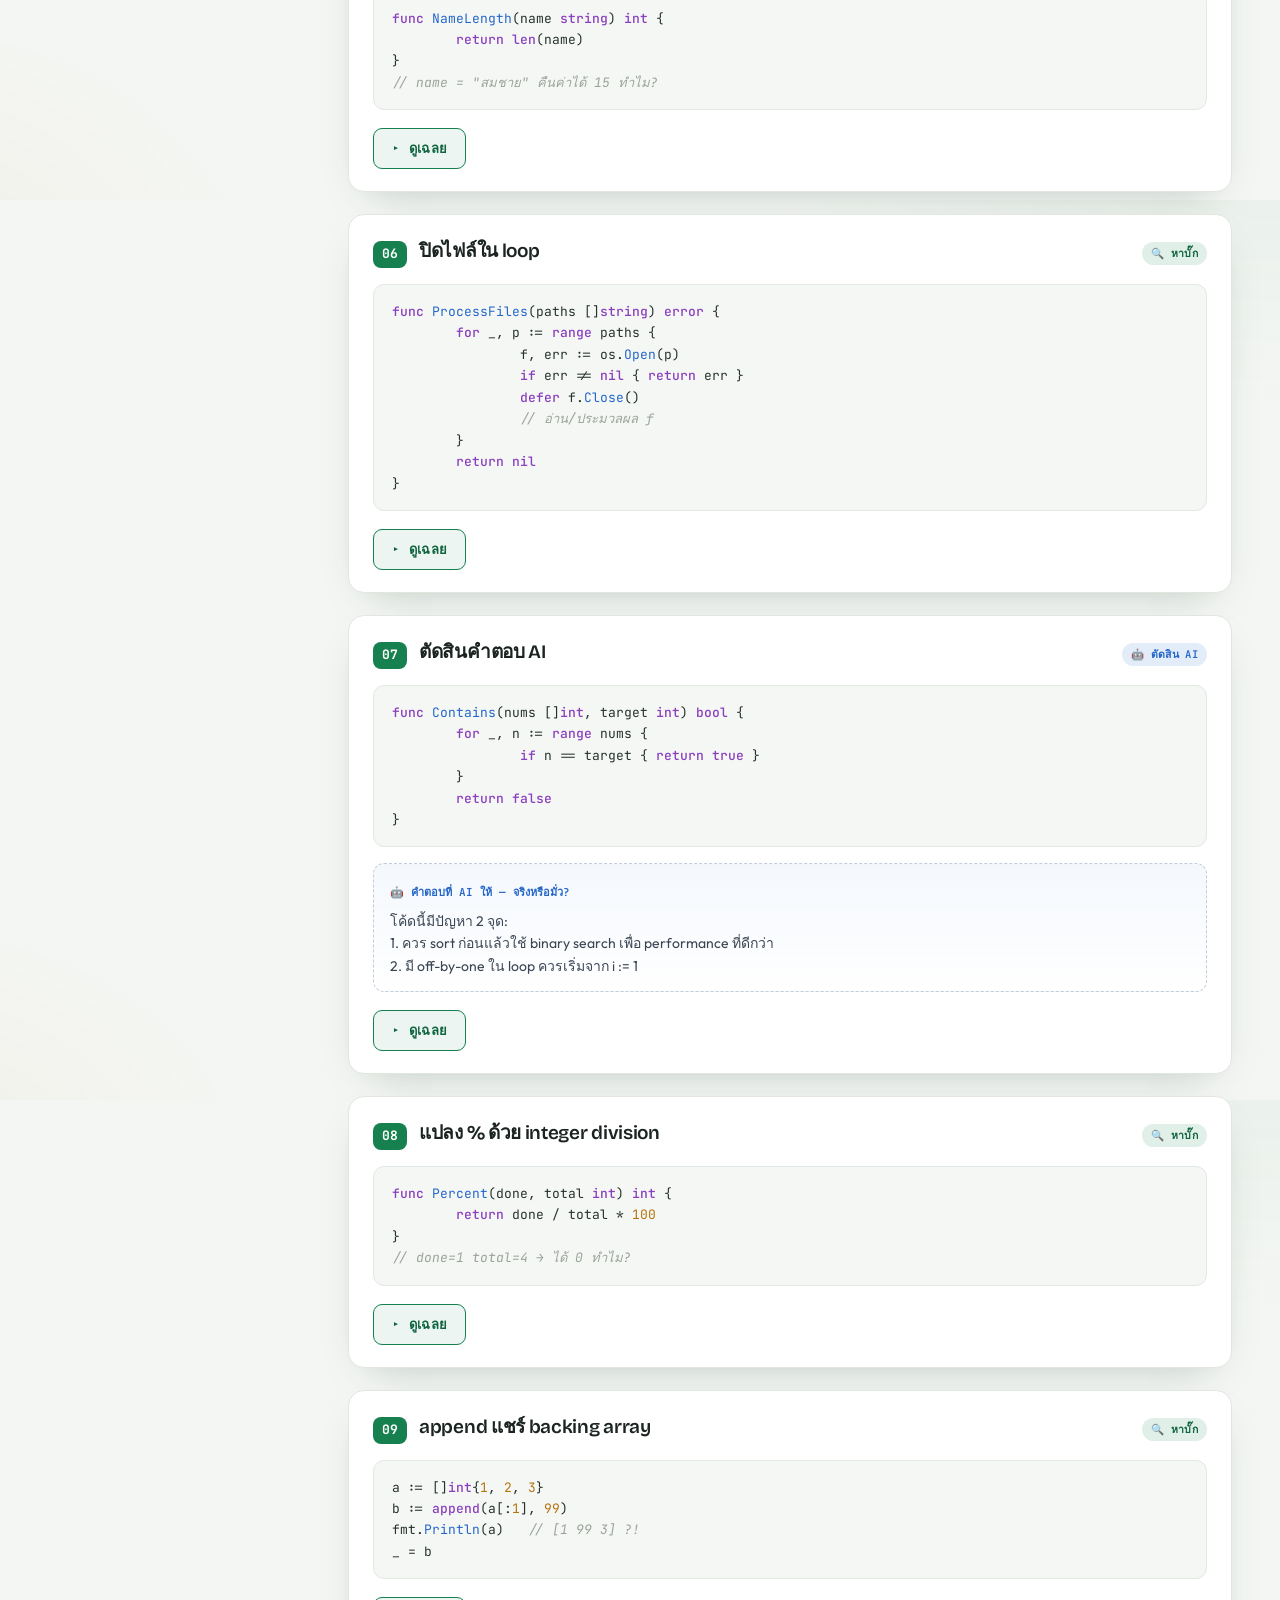
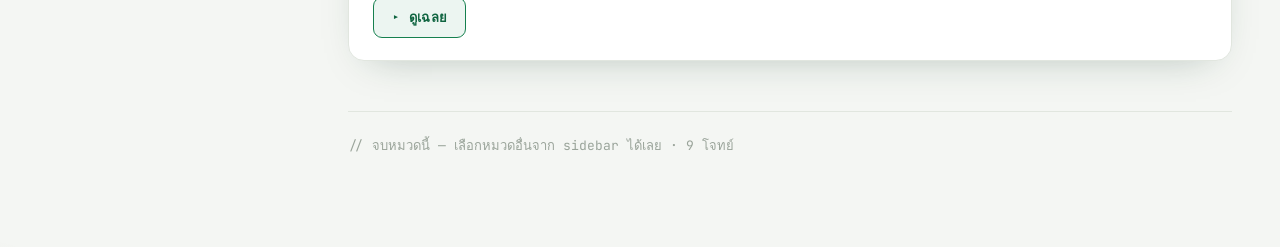
==== commit 1b234ecc: "feat: add ecomm unit test script to index.html" ====
--- a/index.html
+++ b/index.html
@@ -34,6 +34,7 @@
 <script src="data/10-css.js"></script>
 <script src="data/11-playwright.js"></script>
 <script src="data/12-db-modeling.js"></script>
+<script src="data/13-ecomm-unit-test.js"></script>
 <script src="game.js"></script>
 <script src="app.js"></script>
 </body>
--- a/styles.css
+++ b/styles.css
@@ -154,7 +154,7 @@
 
   /* ======== Bug Hunter game ======== */
   .play-btn{display:block;width:calc(100% - 16px);margin:4px 8px 6px;cursor:pointer;
-    border:1px solid var(--accent);border-radius:12px;padding:12px 14px;
+    border:none;border-radius:12px;padding:12px 14px;
     background:linear-gradient(135deg,var(--accent),#3cae73);color:#fff;
     font-family:'Bricolage Grotesque',sans-serif;font-weight:700;font-size:15px;letter-spacing:-.2px;
     box-shadow:0 8px 20px -10px rgba(22,128,79,.7);transition:.15s}
